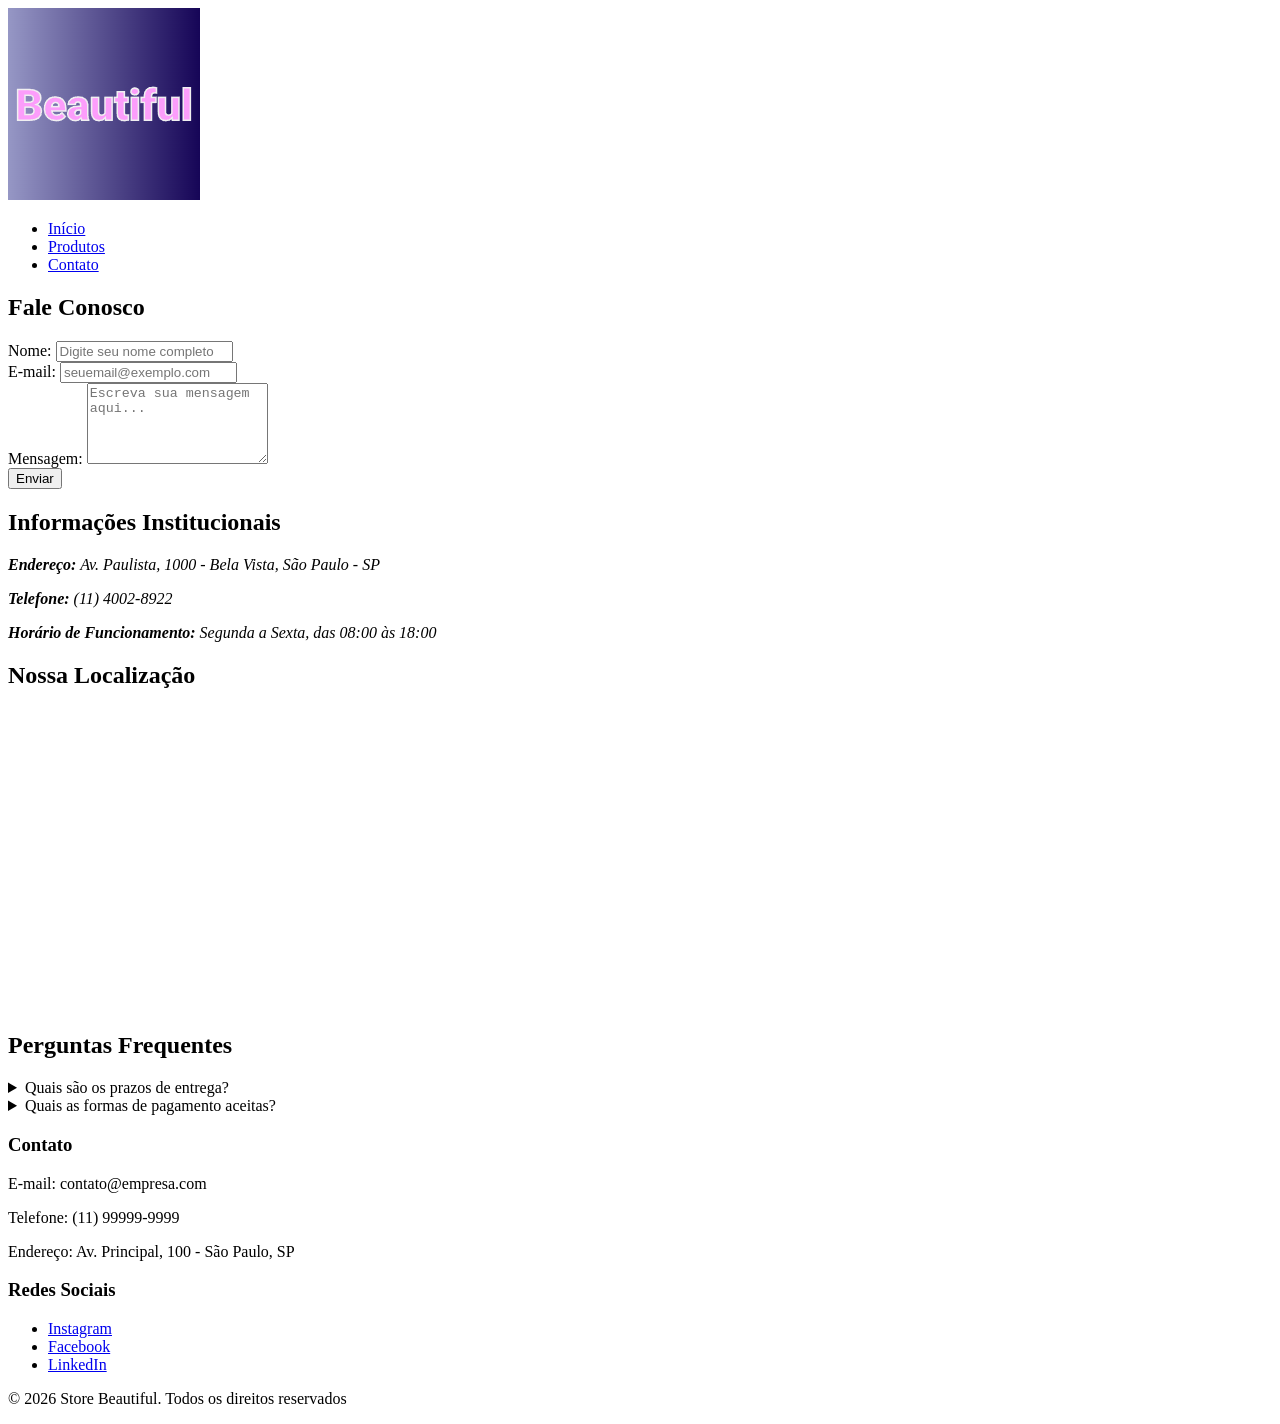
==== contato.html @ 34e8301e "feat: Inicialização do projeto Store Beautiful com estrutura HTML5 e recursos de favicon - Adicionad" ====
<!DOCTYPE html>
<html lang="pt-BR">

<head>
    <meta charset="UTF-8">
    <meta name="viewport" content="width=device-width, initial-scale=1.0">
    <title>Contato - Página Oficial</title>

    <link rel="icon" type="image/x-icon" href="./assets/images/favicon/favicon.ico">

</head>

<body>

    <!-- Cabeçalho -->
    <header>
        <a href="#">
            <img src="./assets/images/favicon/web-app-manifest-192x192.png" alt="Logotipo da Empresa">
        </a>
        <nav>
            <ul>
                <li><a href="index.html">Início</a></li>
                <li><a href="produtos.html">Produtos</a></li>
                <li><a href="contato.html">Contato</a></li>
            </ul>
        </nav>
    </header>

    <main>
        <!-- Formulário de Contato -->
        <section class="formulario-secao">
            <h1>Fale Conosco</h1>
            <form action="#" method="post">
                <div>
                    <label for="nome">Nome:</label>
                    <input type="text" id="nome" name="nome" placeholder="Digite seu nome completo" required>
                </div>

                <div>
                    <label for="email">E-mail:</label>
                    <input type="email" id="email" name="email" placeholder="seuemail@exemplo.com" required>
                </div>

                <div>
                    <label for="mensagem">Mensagem:</label>
                    <textarea id="mensagem" name="mensagem" rows="5" placeholder="Escreva sua mensagem aqui..."
                        required></textarea>
                </div>

                <button type="submit">Enviar</button>
            </form>
        </section>

        <!-- Informações Institucionais -->
        <section class="informacoes-institucionais">
            <h2>Informações Institucionais</h2>
            <address>
                <p><strong>Endereço:</strong> Av. Paulista, 1000 - Bela Vista, São Paulo - SP</p>
                <p><strong>Telefone:</strong> (11) 4002-8922</p>
                <p><strong>Horário de Funcionamento:</strong> Segunda a Sexta, das 08:00 às 18:00</p>
            </address>
        </section>

        <!-- Localização -->
        <section class="localizacao">
            <h2>Nossa Localização</h2>
            <iframe
                src="https://www.google.com/maps/embed?pb=!1m18!1m12!1m3!1d3657.197587023847!2d-46.6586720237592!3d-23.56134956163339!2m3!1f0!0f0!3f0!3m2!1i1024!2i768!4f13.1!3m3!1m2!1s0x94ce59c8da0aa315%3A0xd59f9431f0d97768!2sAv.%20Paulista%20-%20Bela%20Vista%2C%20S%C3%A3o%20Paulo%20-%20SP!5e0!3m2!1spt-BR!2sbr!4v1700000000000!5m2!1spt-BR!2sbr"
                width="100%" height="300" style="border:0;" allowfullscreen="" loading="lazy"
                referrerpolicy="no-referrer-when-downgrade">
            </iframe>
        </section>
        <section id="faq" aria-labelledby="titulo-faq">
            <h2 id="titulo-faq">Perguntas Frequentes</h2>

            <details>
                <summary>Quais são os prazos de entrega?</summary>
                <p>Os prazos variam de 3 a 7 dias úteis dependendo da sua localização.</p>
            </details>

            <details>
                <summary>Quais as formas de pagamento aceitas?</summary>
                <p>Aceitamos cartão de crédito, Pix e boleto bancário.</p>
            </details>
        </section>


    </main>

    <!-- 5. Rodapé -->
    <footer id="contato">
        <div>
            <h3>Contato</h3>
            <p>E-mail: contato@empresa.com</p>
            <p>Telefone: (11) 99999-9999</p>
            <p>Endereço: Av. Principal, 100 - São Paulo, SP</p>
        </div>

        <div>
            <h3>Redes Sociais</h3>
            <ul>
                <li><a href="#">Instagram</a></li>
                <li><a href="#">Facebook</a></li>
                <li><a href="#">LinkedIn</a></li>
            </ul>
        </div>

        <p>&copy; 2026 Store Beautiful. Todos os direitos reservados
    </footer>

</body>

</html>
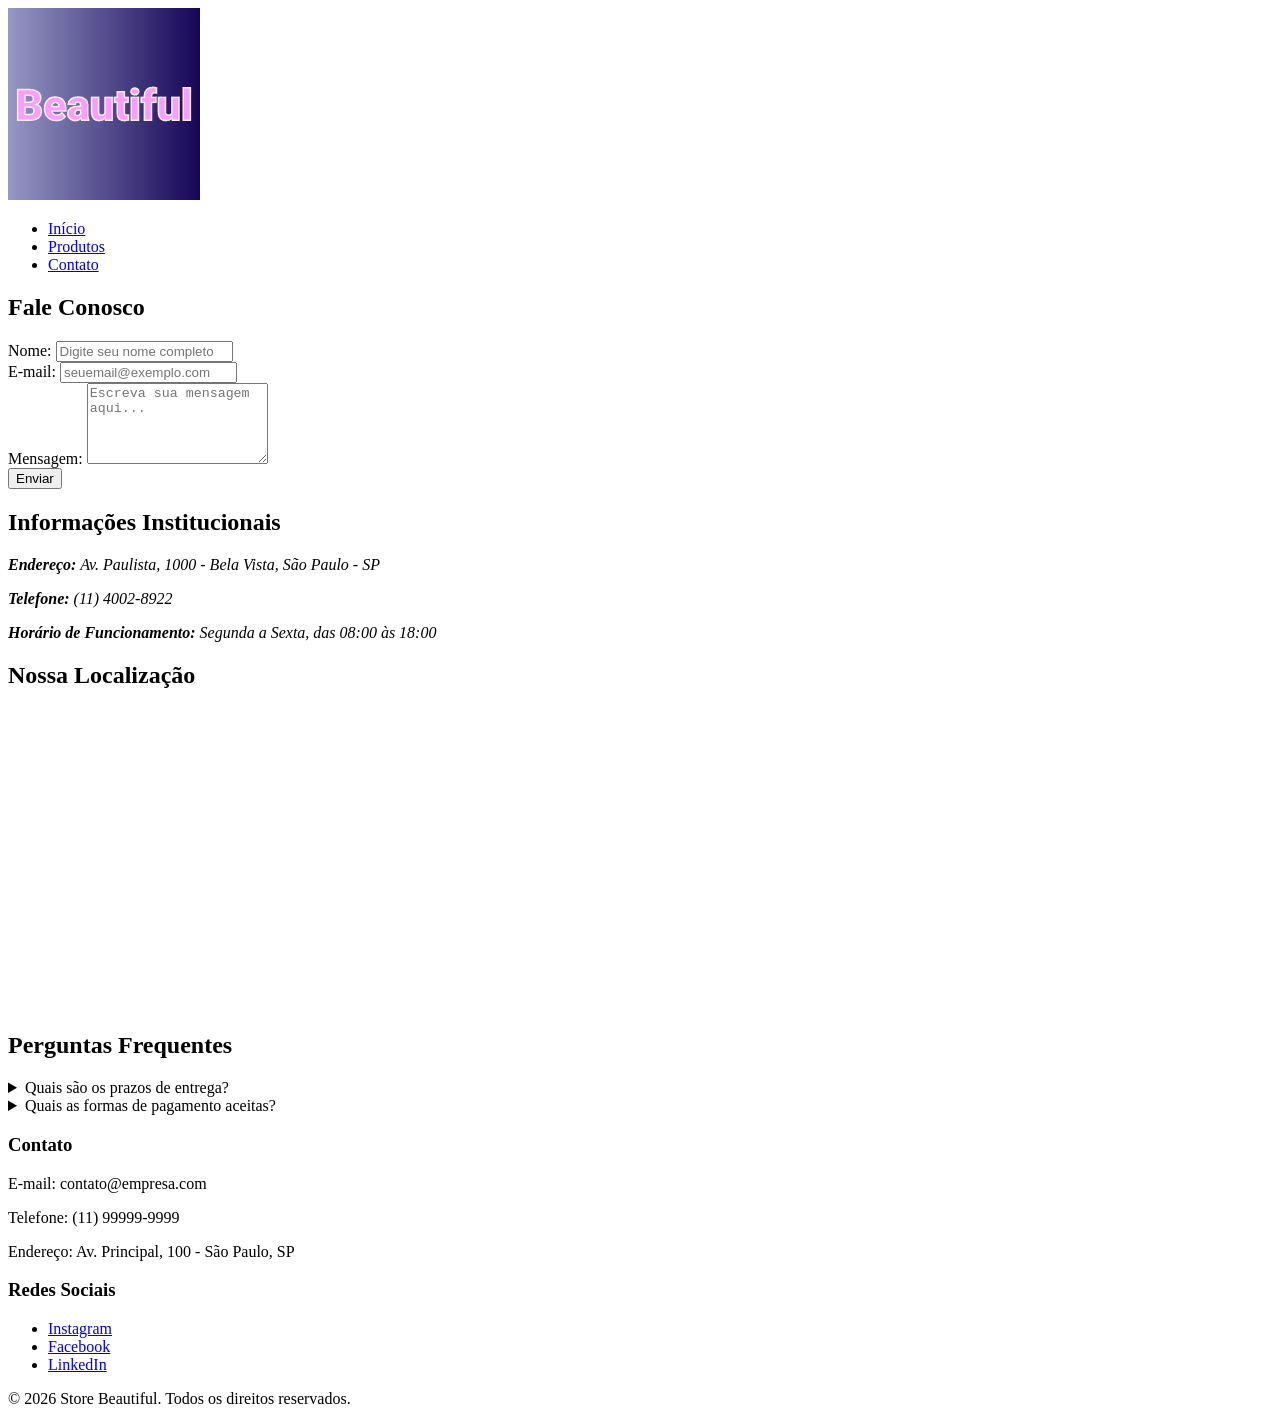
==== commit 3f9531c1: "melhorias no modal e corrigi pequenos bugs" ====
--- a/contato.html
+++ b/contato.html
@@ -105,7 +105,7 @@
             </ul>
         </div>
 
-        <p>&copy; 2026 Store Beautiful. Todos os direitos reservados
+        <p>&copy; 2026 Store Beautiful. Todos os direitos reservados.</p>
     </footer>
 
 </body>
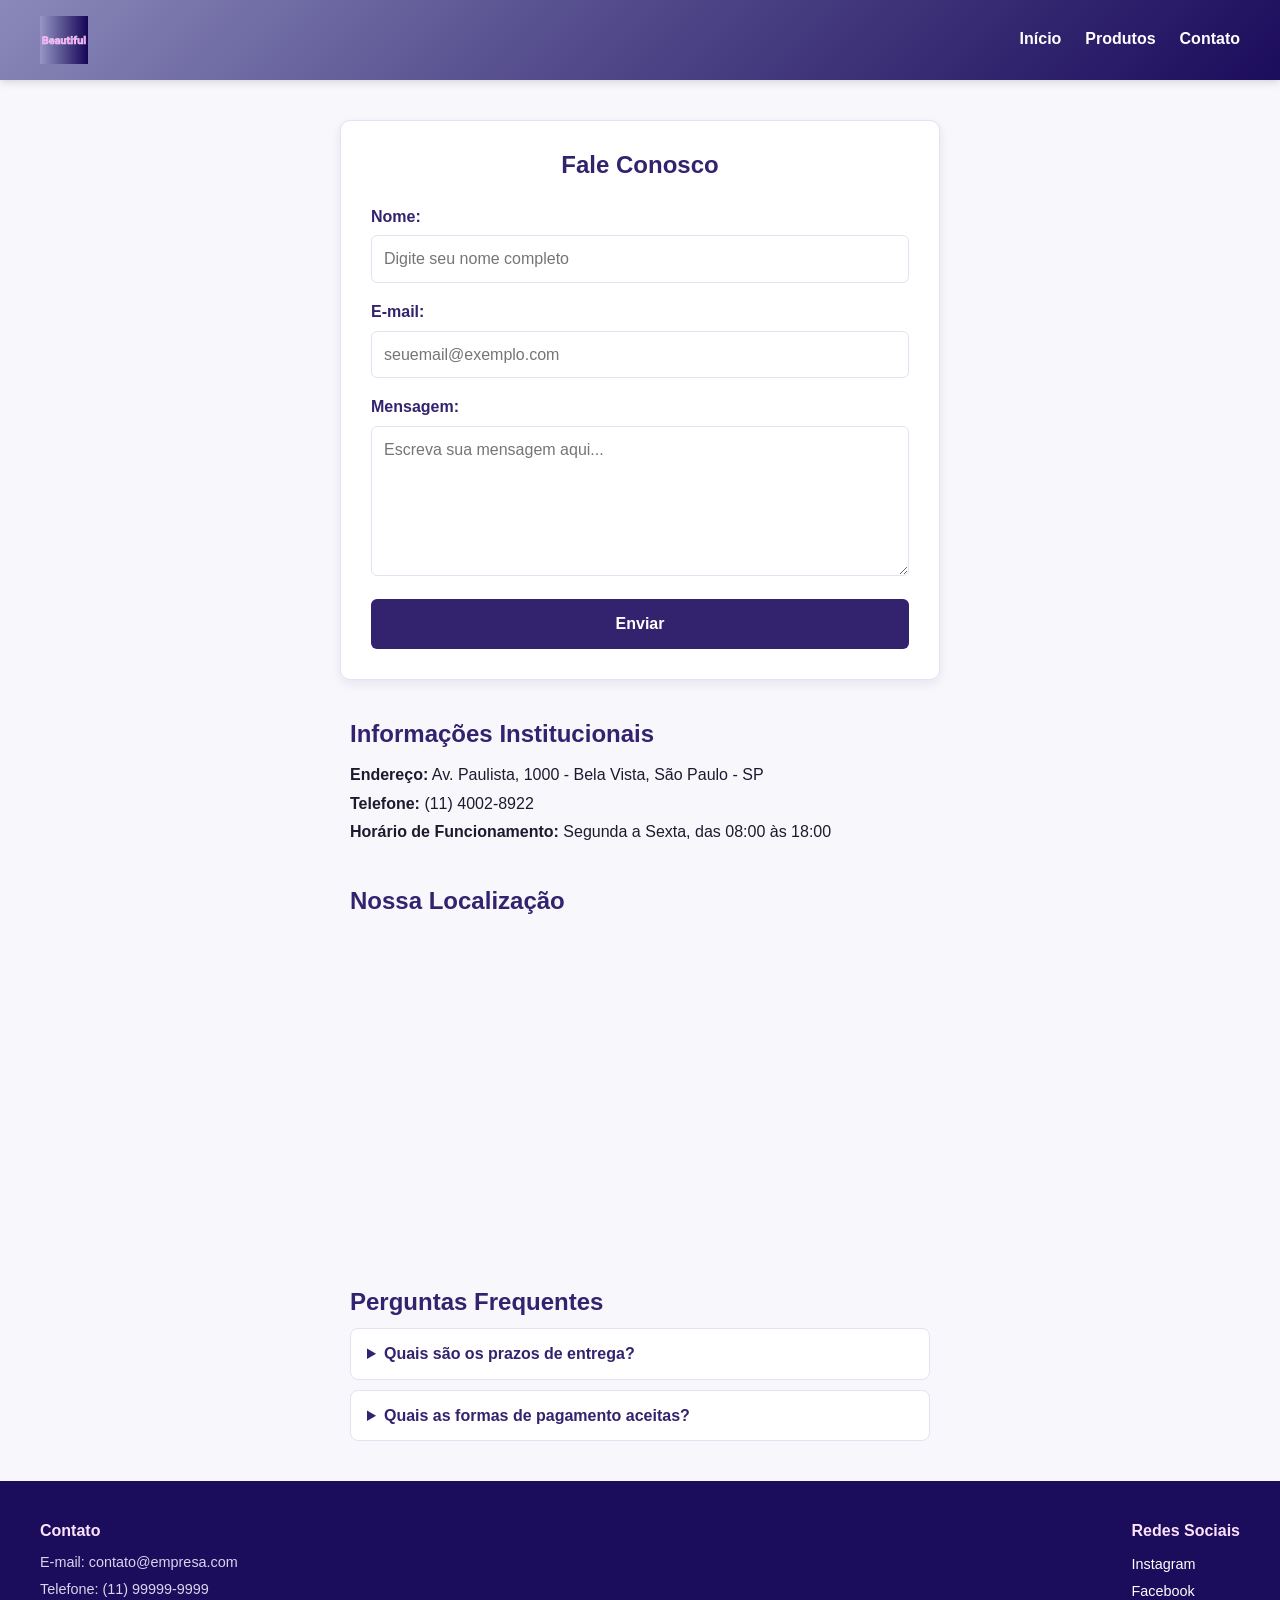
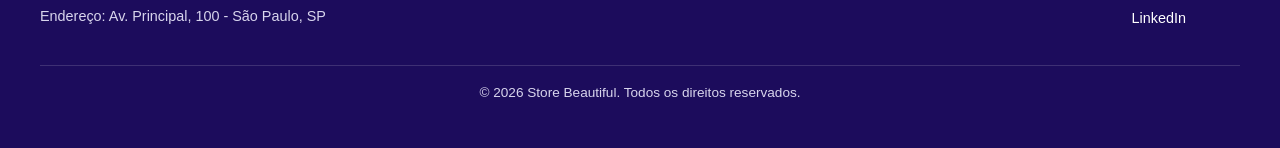
==== commit 99028a3d: "Criado o CSS - style externo e adicionado o link do meu linkdin" ====
--- a/contato.html
+++ b/contato.html
@@ -5,9 +5,8 @@
     <meta charset="UTF-8">
     <meta name="viewport" content="width=device-width, initial-scale=1.0">
     <title>Contato - Página Oficial</title>
-
     <link rel="icon" type="image/x-icon" href="./assets/images/favicon/favicon.ico">
-
+    <link rel="stylesheet" href="assets/css/style.css">
 </head>
 
 <body>
@@ -101,7 +100,7 @@
             <ul>
                 <li><a href="#">Instagram</a></li>
                 <li><a href="#">Facebook</a></li>
-                <li><a href="#">LinkedIn</a></li>
+                <li><a href="https://linkedin.com/in/jonatas-ferreira-011aa526">LinkedIn</a></li>
             </ul>
         </div>
 
--- a/assets/css/style.css
+++ b/assets/css/style.css
@@ -0,0 +1,709 @@
+/* ==========================================================================
+   ESTILO.CSS
+   Projeto: loja_cuidados / Store Beautiful
+   Aplica-se a: index.html, produtos.html, contato.html
+   ========================================================================== */
+
+/* --------------------------------------------------------------------------
+   0. RESET MODERNO & CONFIGURAÇÕES BASE
+   Garante comportamento consistente entre navegadores diferentes.
+   -------------------------------------------------------------------------- */
+
+/* Box sizing universal: inclui bordas e paddings no cálculo de largura/altura */
+*,
+*::before,
+*::after {
+  box-sizing: border-box;
+}
+
+/* Zerando margens e paddings padrão */
+* {
+  margin: 0;
+  padding: 0;
+}
+
+/* Comportamento padrão: rolagem suave para todos os usuários */
+html {
+  scroll-behavior: smooth;
+}
+
+/* Acessibilidade: cancela a animação se o usuário ativou "Reduzir Movimento" no sistema */
+@media (prefers-reduced-motion: reduce) {
+  html {
+    scroll-behavior: auto;
+  }
+}
+
+/* Configurações fundamentais do Corpo */
+body {
+  min-height: 100dvh; /* dvh evita que a barra do navegador mobile corte a página */
+  font-family: "Segoe UI", Arial, Helvetica, sans-serif;
+  font-size: 1rem; /* 16px por padrão */
+  line-height: 1.6;
+  color: var(--cor-texto);
+  background-color: var(--cor-fundo);
+
+  /* 
+   * Suavização de fontes no ecossistema Apple (macOS e iOS).
+   * Força a renderização por escala de cinza, reduzindo o peso visual
+   * das fontes e prevenindo borrões em textos claros sobre fundos escuros.
+   */
+  -webkit-font-smoothing: antialiased;
+  -moz-osx-font-smoothing: grayscale;
+}
+
+/* Responsividade de mídias: impede que imagens estourem o container */
+img,
+picture,
+video,
+canvas,
+svg {
+  display: block;
+  max-width: 100%;
+  height: auto;
+}
+
+/* Padronização de elementos de entrada com a fonte da página */
+input,
+button,
+textarea,
+select {
+  font: inherit;
+}
+
+/* Evita que textos muito longos quebrem o layout */
+p,
+h1,
+h2,
+h3,
+h4,
+h5,
+h6 {
+  overflow-wrap: break-word;
+}
+
+/* ==========================================================================
+   1. VARIÁVEIS GLOBAIS (DESIGN SYSTEM & PALETA DA MARCA)
+   ========================================================================== */
+:root {
+  /* --- Primary Color (Roxo / Índigo Profundo do Ícone) --- */
+  --cor-primaria-100: #d8d5ed;
+  --cor-primaria-200: #a9a2d6;
+  --cor-primaria: #33236e; /* Tom base corporativo */
+  --cor-primaria-800: #20134a;
+  --cor-primaria-900: #1c0c5c; /* Tom mais escuro do gradiente */
+
+  /* --- Secondary Color #1 (Destaque / Ações / Rosa Magenta "Beautiful") --- */
+  --cor-destaque-100: #fde2fc;
+  --cor-destaque-200: #f89df1;
+  --cor-destaque: #d63bbd; /* Tom base de botões, links e chamadas de ação */
+  --cor-destaque-800: #9c1f88;
+  --cor-destaque-900: #630c56;
+
+  /* --- Secondary Color #2 (Apoio / Lavandas e Violetas do Ícone) --- */
+  --cor-secundaria-100: #e4e2f2; /* Usado em bordas e divisores */
+  --cor-secundaria-200: #b5b1d9;
+  --cor-secundaria: #8a89ba; /* Tom claro da parte superior do ícone */
+  --cor-secundaria-800: #544c8c;
+  --cor-secundaria-900: #2a2257;
+
+  /* --- Neutros e Interface --- */
+  --cor-fundo: #f8f7fc; /* Fundo suave com leve toque frio/lavanda */
+  --cor-superficie: #ffffff;
+  --cor-texto: #1d1a2e; /* Escuro profundo sintonizado com a paleta */
+  --cor-texto-suave: #53506b;
+  --cor-texto-claro: #ffffff;
+  --cor-borda: var(--cor-secundaria-100);
+
+  /* --- Alertas e Feedback Semântico --- */
+  --cor-sucesso: #2e7d32;
+  --cor-sucesso-fundo: #e8f5e9;
+  --cor-aviso: #ed6c02;
+  --cor-aviso-fundo: #fff4e5;
+  --cor-erro: #c62828;
+  --cor-erro-fundo: #ffebee;
+  --cor-info: #0288d1;
+  --cor-info-fundo: #e3f2fd;
+
+  /* --- Efeitos Visuais (Sombras com sub-tom arroxeado) --- */
+  --sombra-card: 0 4px 12px rgba(28, 12, 92, 0.08);
+  --sombra-hover: 0 8px 20px rgba(28, 12, 92, 0.16);
+  --transicao-padrao: 0.2s ease;
+
+  /* --- Gradiente do Ícone (Conectado dinamicamente às variáveis acima) --- */
+  --gradiente-inicio: var(--cor-secundaria);
+  --gradiente-meio: var(--cor-secundaria-800);
+  --gradiente-fim: var(--cor-primaria-900);
+
+  /* Atalho reutilizável para o gradiente completo */
+  --bg-gradiente-icone: linear-gradient(
+    135deg,
+    var(--gradiente-inicio) 0%,
+    var(--gradiente-meio) 45%,
+    var(--gradiente-fim) 100%
+  );
+}
+
+/* --------------------------------------------------------------------------
+   2. TIPOGRAFIA E ESTRUTURA GERAL
+   -------------------------------------------------------------------------- */
+h1,
+h2,
+h3 {
+  color: var(--cor-primaria);
+  margin-bottom: 0.75rem;
+  line-height: 1.2;
+}
+
+/* Container centralizador principal */
+main {
+  max-width: 1100px;
+  margin: 0 auto;
+  padding: 0 20px;
+}
+
+/* --------------------------------------------------------------------------
+   3. HEADER E NAVEGAÇÃO
+   -------------------------------------------------------------------------- */
+header {
+  display: flex;
+  justify-content: space-between;
+  align-items: center;
+  background: var(--bg-gradiente-icone);
+  padding: 16px 40px;
+  flex-wrap: wrap;
+  gap: 16px;
+  box-shadow: 0 2px 8px rgba(0, 0, 0, 0.15);
+}
+
+header a {
+  display: flex;
+  align-items: center;
+  text-decoration: none;
+}
+
+header img {
+  max-height: 48px;
+  width: auto;
+}
+
+nav ul {
+  display: flex;
+  list-style: none;
+  gap: 24px;
+  flex-wrap: wrap;
+}
+
+nav a {
+  color: var(--cor-texto-claro);
+  text-decoration: none;
+  font-weight: 600;
+  padding: 4px 0;
+  border-bottom: 2px solid transparent;
+  transition:
+    color var(--transicao-padrao),
+    border-color var(--transicao-padrao);
+}
+
+/* Efeito hover e foco acessível no menu com indicador inferior */
+nav a:hover,
+nav a:focus-visible {
+  color: var(--cor-destaque-100);
+  border-bottom-color: var(--cor-destaque-100);
+  outline: none;
+}
+
+/* --------------------------------------------------------------------------
+   4. SEÇÃO HERO / "INÍCIO" E "SOBRE NÓS" (index.html)
+   -------------------------------------------------------------------------- */
+#inicio {
+  text-align: center;
+  background: var(
+    --bg-gradiente-icone
+  ); /* Aplicação do gradiente para destaque */
+  color: var(--cor-texto-claro);
+  padding: 60px 20px;
+  margin: 30px 0 40px;
+  border-radius: 12px;
+  box-shadow: var(--sombra-card);
+}
+
+#inicio h1 {
+  color: var(--cor-texto-claro);
+  font-size: 2.2rem;
+}
+
+#inicio p {
+  max-width: 600px;
+  margin: 16px auto 24px;
+  color: var(--cor-primaria-100);
+}
+
+#inicio a {
+  display: inline-block;
+  background-color: var(--cor-destaque);
+  color: var(--cor-texto-claro);
+  text-decoration: none;
+  font-weight: 600;
+  padding: 12px 28px;
+  border-radius: 6px;
+  transition:
+    background-color var(--transicao-padrao),
+    transform var(--transicao-padrao),
+    box-shadow var(--transicao-padrao);
+}
+
+#inicio a:hover {
+  background-color: var(--cor-destaque-800);
+  transform: translateY(-2px);
+  box-shadow: 0 4px 12px rgba(214, 59, 189, 0.3);
+}
+
+#inicio a:focus-visible {
+  outline: 3px solid var(--cor-destaque-100);
+  outline-offset: 3px;
+}
+
+#inicio a:active {
+  transform: translateY(0);
+}
+
+#sobre {
+  padding: 20px 0 40px;
+}
+
+/* Espaçamento do subtítulo "Nossos Valores" */
+#sobre h3 {
+  margin-top: 24px;
+  margin-bottom: 16px;
+}
+
+#sobre ul {
+  list-style: none;
+  margin-top: 16px;
+}
+
+#sobre li {
+  padding: 10px 0;
+  border-bottom: 1px solid var(--cor-borda);
+}
+
+#sobre li strong {
+  color: var(--cor-destaque);
+}
+
+/* --------------------------------------------------------------------------
+   5. CARDS DE PRODUTO (index.html e produtos.html)
+   -------------------------------------------------------------------------- */
+
+/* '>' seleciona filhos diretos de <main>; '^=' busca IDs que começam com "Produto" */
+#produtos,
+main > section[id^="Produto"] {
+  padding: 20px 0 50px;
+  display: flex;
+  flex-wrap: wrap;
+  gap: 24px;
+  justify-content: center;
+}
+
+/* O título dentro de uma section flexível ocupa 100% da linha */
+#produtos > h2,
+section[id^="Produto"] > h2 {
+  flex-basis: 100%;
+  text-align: center;
+  margin-bottom: 20px;
+}
+
+/* Card individual */
+article {
+  background-color: var(--cor-superficie);
+  border: 1px solid var(--cor-borda);
+  border-radius: 10px;
+  padding: 16px;
+  max-width: 280px;
+  width: 100%;
+  text-align: center;
+  box-shadow: var(--sombra-card);
+  display: flex;
+  flex-direction: column;
+  transition:
+    transform var(--transicao-padrao),
+    box-shadow var(--transicao-padrao);
+}
+
+article:hover {
+  transform: translateY(-4px);
+  box-shadow: var(--sombra-hover);
+}
+
+article img {
+  width: 100%;
+  aspect-ratio: 4 / 3;
+  object-fit: cover;
+  border-radius: 6px;
+}
+
+article h3 {
+  margin: 12px 0 6px;
+  font-size: 1.1rem;
+}
+
+article figcaption {
+  color: var(--cor-texto-suave);
+  font-size: 0.9rem;
+  flex-grow: 1; /* Garante que os botões fiquem alinhados no rodapé do card */
+}
+
+article p {
+  font-weight: 700;
+  color: var(--cor-destaque);
+  margin: 12px 0;
+  font-size: 1.1rem;
+}
+
+/* Botões de Ação do Card */
+article a,
+article button {
+  display: inline-block;
+  background-color: var(--cor-primaria);
+  color: var(--cor-texto-claro);
+  text-decoration: none;
+  border: none;
+  font-size: 0.95rem;
+  font-weight: 600;
+  padding: 10px 18px;
+  border-radius: 6px;
+  cursor: pointer;
+  margin-top: auto;
+  transition:
+    background-color var(--transicao-padrao),
+    transform var(--transicao-padrao);
+}
+
+article a:hover,
+article button:hover {
+  background-color: var(--cor-primaria-800);
+}
+
+article a:focus-visible,
+article button:focus-visible {
+  outline: 3px solid var(--cor-destaque);
+  outline-offset: 2px;
+}
+
+article a:active,
+article button:active {
+  transform: scale(0.98);
+}
+
+/* --------------------------------------------------------------------------
+   6. MODAL DIALOG "EM CONSTRUÇÃO" (produtos.html)
+   -------------------------------------------------------------------------- */
+dialog#meuModal {
+  border: none;
+  border-radius: 10px;
+  padding: 30px;
+  max-width: 380px;
+  width: 90%;
+  margin: auto;
+  text-align: center;
+  box-shadow: 0 8px 24px rgba(28, 12, 92, 0.25);
+  background-color: var(--cor-superficie);
+}
+
+/* Animação suave para abertura do modal */
+dialog#meuModal[open] {
+  animation: modalFadeIn 0.25s ease-out;
+}
+
+@keyframes modalFadeIn {
+  from {
+    opacity: 0;
+    transform: scale(0.95);
+  }
+  to {
+    opacity: 1;
+    transform: scale(1);
+  }
+}
+
+dialog#meuModal::backdrop {
+  background-color: rgba(28, 12, 92, 0.6);
+  backdrop-filter: blur(3px);
+}
+
+dialog#meuModal p {
+  margin: 12px 0 20px;
+  color: var(--cor-texto-suave);
+}
+
+dialog#meuModal button {
+  background-color: var(--cor-primaria);
+  color: var(--cor-texto-claro);
+  border: none;
+  padding: 10px 24px;
+  border-radius: 6px;
+  cursor: pointer;
+  font-weight: 600;
+  transition: background-color var(--transicao-padrao);
+}
+
+dialog#meuModal button:hover {
+  background-color: var(--cor-primaria-800);
+}
+
+dialog#meuModal button:focus-visible {
+  outline: 3px solid var(--cor-destaque);
+  outline-offset: 2px;
+}
+
+/* --------------------------------------------------------------------------
+   7. FORMULÁRIO DE CONTATO, ALERTAS E FAQ (contato.html)
+   -------------------------------------------------------------------------- */
+.formulario-secao {
+  max-width: 600px;
+  margin: 40px auto;
+  padding: 30px;
+  background-color: var(--cor-superficie);
+  border: 1px solid var(--cor-borda);
+  border-radius: 10px;
+  box-shadow: var(--sombra-card);
+}
+
+.formulario-secao h1 {
+  text-align: center;
+  margin-bottom: 24px;
+}
+
+.formulario-secao form div {
+  margin-bottom: 16px;
+}
+
+.formulario-secao label {
+  display: block;
+  font-weight: 600;
+  margin-bottom: 6px;
+  color: var(--cor-primaria);
+}
+
+.formulario-secao input,
+.formulario-secao textarea {
+  width: 100%;
+  padding: 10px 12px;
+  border: 1px solid var(--cor-borda);
+  border-radius: 6px;
+  font-size: 1rem;
+  color: var(--cor-texto);
+  background-color: var(--cor-superficie);
+  transition:
+    border-color var(--transicao-padrao),
+    box-shadow var(--transicao-padrao);
+}
+
+/* Foco amigável em inputs com realce na cor de destaque da paleta (#d63bbd) */
+.formulario-secao input:focus,
+.formulario-secao textarea:focus {
+  outline: none;
+  border-color: var(--cor-destaque);
+  box-shadow: 0 0 0 3px rgba(214, 59, 189, 0.25);
+}
+
+.formulario-secao button {
+  width: 100%;
+  background-color: var(--cor-primaria);
+  color: var(--cor-texto-claro);
+  border: none;
+  padding: 12px;
+  border-radius: 6px;
+  font-size: 1rem;
+  font-weight: 600;
+  cursor: pointer;
+  transition: background-color var(--transicao-padrao);
+}
+
+.formulario-secao button:hover {
+  background-color: var(--cor-primaria-800);
+}
+
+.formulario-secao button:focus-visible {
+  outline: 3px solid var(--cor-destaque);
+  outline-offset: 2px;
+}
+
+.formulario-secao button:active {
+  transform: scale(0.99);
+}
+
+/* COMPONENTES DE ALERTA (Para respostas de envio de formulário) */
+.alerta {
+  padding: 12px 16px;
+  border-radius: 6px;
+  margin-bottom: 16px;
+  font-size: 0.95rem;
+  border: 1px solid transparent;
+}
+
+.alerta-sucesso {
+  background-color: var(--cor-sucesso-fundo);
+  color: var(--cor-sucesso);
+  border-color: var(--cor-sucesso);
+}
+
+.alerta-aviso {
+  background-color: var(--cor-aviso-fundo);
+  color: var(--cor-aviso);
+  border-color: var(--cor-aviso);
+}
+
+.alerta-erro {
+  background-color: var(--cor-erro-fundo);
+  color: var(--cor-erro);
+  border-color: var(--cor-erro);
+}
+
+.alerta-info {
+  background-color: var(--cor-info-fundo);
+  color: var(--cor-info);
+  border-color: var(--cor-info);
+}
+
+/* Informações Institucionais e Localização */
+.informacoes-institucionais,
+.localizacao,
+#faq {
+  max-width: 600px;
+  margin: 0 auto 40px;
+  padding: 0 10px;
+}
+
+.informacoes-institucionais address {
+  font-style: normal;
+  line-height: 1.8;
+}
+
+.localizacao iframe {
+  width: 100%;
+  border-radius: 10px;
+  margin-top: 12px;
+  border: 0;
+}
+
+/* Sanfona FAQ (details e summary) */
+#faq details {
+  background-color: var(--cor-superficie);
+  border: 1px solid var(--cor-borda);
+  border-radius: 8px;
+  padding: 12px 16px;
+  margin-bottom: 10px;
+  transition: border-color var(--transicao-padrao);
+}
+
+#faq details[open] {
+  border-color: var(--cor-secundaria);
+}
+
+#faq summary {
+  font-weight: 600;
+  cursor: pointer;
+  color: var(--cor-primaria);
+}
+
+#faq summary:focus-visible {
+  outline: 2px solid var(--cor-destaque);
+  outline-offset: 4px;
+}
+
+#faq p {
+  margin-top: 10px;
+  color: var(--cor-texto-suave);
+}
+
+/* --------------------------------------------------------------------------
+   8. RODAPÉ (FOOTER)
+   -------------------------------------------------------------------------- */
+footer#contato {
+  display: flex;
+  justify-content: space-between;
+  flex-wrap: wrap;
+  gap: 24px;
+  background-color: var(
+    --cor-primaria-900
+  ); /* Tom roxo escuro de encerramento */
+  color: var(--cor-texto-claro);
+  padding: 40px;
+  margin-top: 40px;
+}
+
+footer#contato h3 {
+  color: var(
+    --cor-destaque-100
+  ); /* Alto contraste e destaque sobre o fundo escuro */
+  font-size: 1rem;
+  margin-bottom: 10px;
+}
+
+footer#contato p {
+  color: var(--cor-primaria-100);
+  font-size: 0.9rem;
+  margin-bottom: 4px;
+}
+
+footer#contato ul {
+  list-style: none;
+}
+
+footer#contato ul li a {
+  color: var(--cor-texto-claro);
+  text-decoration: none;
+  font-size: 0.9rem;
+  line-height: 1.9;
+  transition: color var(--transicao-padrao);
+}
+
+footer#contato ul li a:hover,
+footer#contato ul li a:focus-visible {
+  color: var(--cor-destaque-100);
+  outline: none;
+}
+
+/* Linha de Copyright */
+footer#contato > p {
+  width: 100%;
+  text-align: center;
+  border-top: 1px solid rgba(255, 255, 255, 0.15);
+  padding-top: 16px;
+  margin-top: 8px;
+  font-size: 0.85rem;
+  color: var(--cor-primaria-100);
+}
+
+/* --------------------------------------------------------------------------
+   9. RESPONSIVIDADE (MEDIA QUERIES)
+   Ajustes adaptativos para dispositivos móveis e tablets.
+   -------------------------------------------------------------------------- */
+@media (max-width: 700px) {
+  header {
+    flex-direction: column;
+    text-align: center;
+    padding: 20px;
+  }
+
+  nav ul {
+    justify-content: center;
+    gap: 16px;
+  }
+
+  #inicio {
+    padding: 40px 15px;
+  }
+
+  .formulario-secao {
+    padding: 20px 15px;
+  }
+
+  footer#contato {
+    flex-direction: column;
+    text-align: center;
+    padding: 30px 20px;
+  }
+}
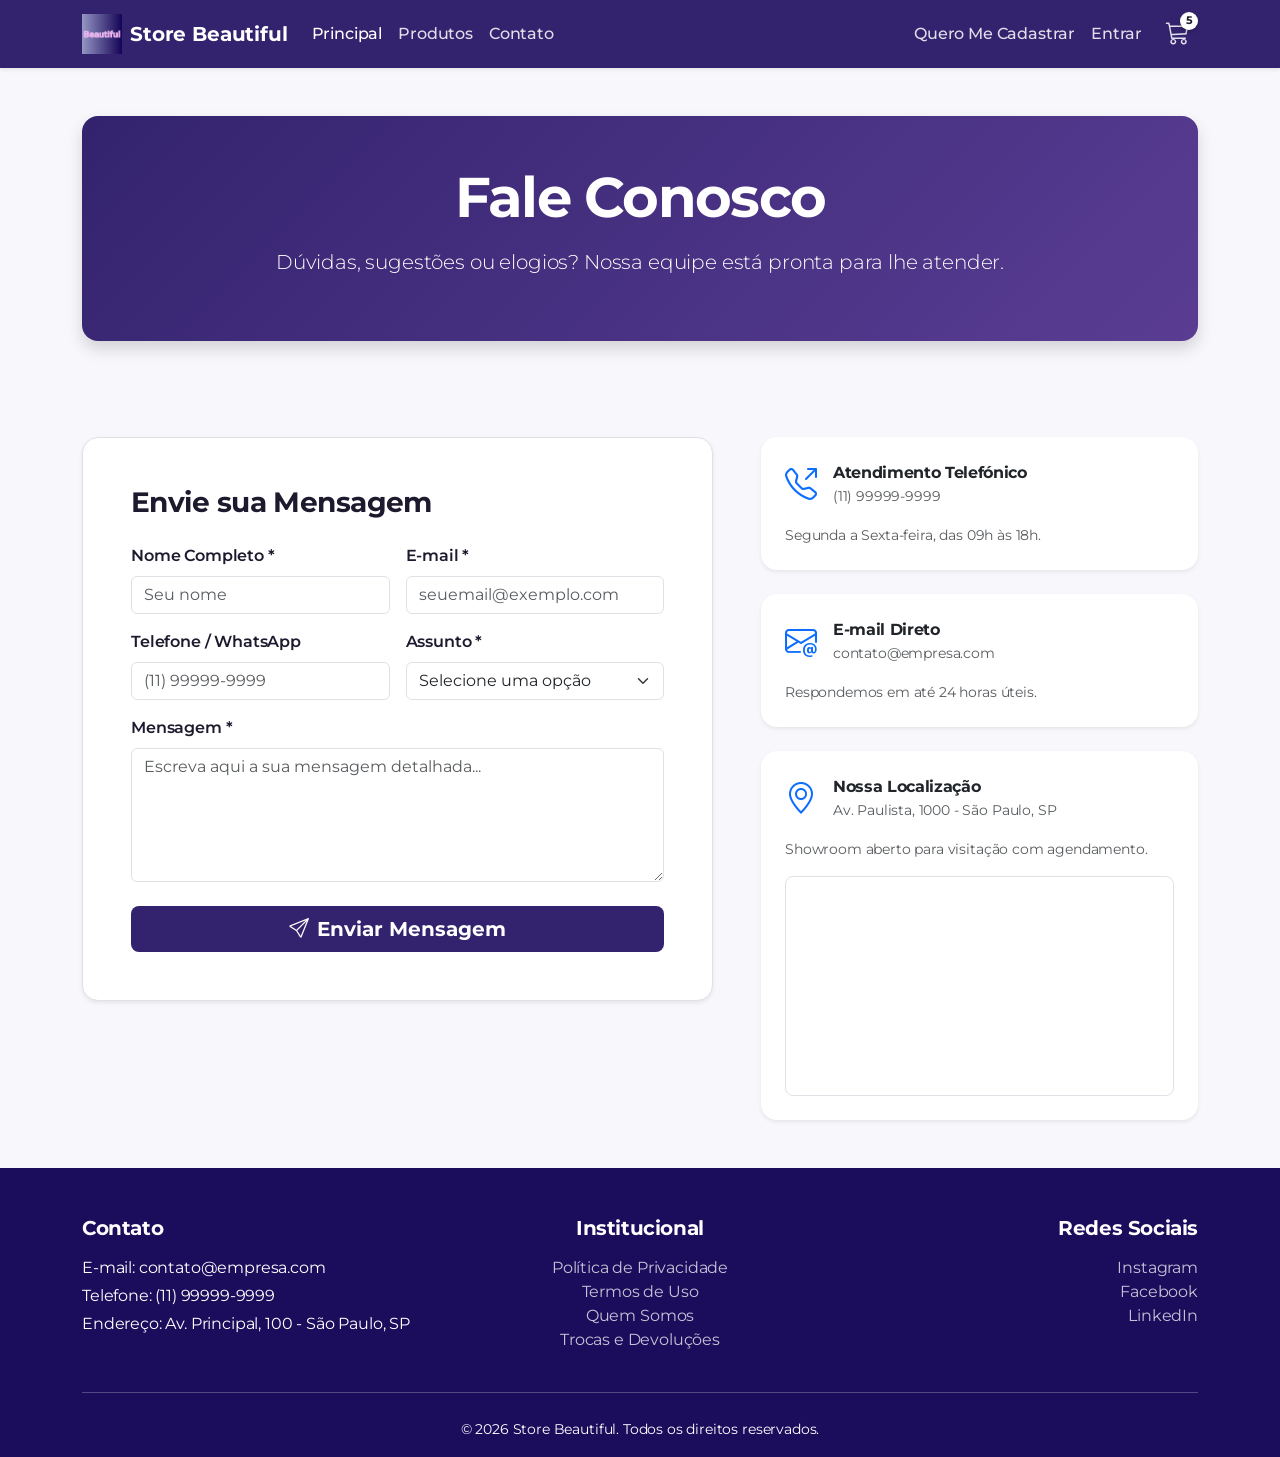
==== commit 19d41e22: "Adicionando o Bootstrap5" ====
--- a/contato.html
+++ b/contato.html
@@ -4,109 +4,231 @@
 <head>
     <meta charset="UTF-8">
     <meta name="viewport" content="width=device-width, initial-scale=1.0">
-    <title>Contato - Página Oficial</title>
+    <title>Store Beautiful - Início</title>
     <link rel="icon" type="image/x-icon" href="./assets/images/favicon/favicon.ico">
+    <!-- Bootstrap 5 CSS -->
+    <link href="https://cdn.jsdelivr.net/npm/bootstrap@5.3.3/dist/css/bootstrap.min.css" rel="stylesheet">
+    <!-- Bootstrap Icons -->
+    <link rel="stylesheet" href="https://cdn.jsdelivr.net/npm/bootstrap-icons@1.11.3/font/bootstrap-icons.min.css">
+    <!-- CSS de Cores, Tipografia e Estilos Customizados -->
     <link rel="stylesheet" href="assets/css/style.css">
 </head>
 
 <body>
 
-    <!-- Cabeçalho -->
-    <header>
-        <a href="#">
-            <img src="./assets/images/favicon/web-app-manifest-192x192.png" alt="Logotipo da Empresa">
-        </a>
-        <nav>
-            <ul>
-                <li><a href="index.html">Início</a></li>
-                <li><a href="produtos.html">Produtos</a></li>
-                <li><a href="contato.html">Contato</a></li>
-            </ul>
-        </nav>
-    </header>
-
-    <main>
-        <!-- Formulário de Contato -->
-        <section class="formulario-secao">
-            <h1>Fale Conosco</h1>
-            <form action="#" method="post">
-                <div>
-                    <label for="nome">Nome:</label>
-                    <input type="text" id="nome" name="nome" placeholder="Digite seu nome completo" required>
-                </div>
-
-                <div>
-                    <label for="email">E-mail:</label>
-                    <input type="email" id="email" name="email" placeholder="seuemail@exemplo.com" required>
-                </div>
-
-                <div>
-                    <label for="mensagem">Mensagem:</label>
-                    <textarea id="mensagem" name="mensagem" rows="5" placeholder="Escreva sua mensagem aqui..."
-                        required></textarea>
-                </div>
-
-                <button type="submit">Enviar</button>
-            </form>
+    <!-- Navbar Bootstrap -->
+    <nav class="navbar navbar-expand-lg navbar-dark navbar-custom sticky-top shadow-sm">
+        <div class="container">
+            <!-- Logótipo e Nome da Loja -->
+            <a class="navbar-brand d-flex align-items-center" href="index.html">
+                <img src="./assets/images/favicon/web-app-manifest-192x192.png" alt="Logótipo da Empresa" height="40"
+                    class="me-2">
+                <span class="fw-bold text-white">Store Beautiful</span>
+            </a>
+
+            <!-- Botão Menu Mobile -->
+            <button class="navbar-toggler" type="button" data-bs-toggle="collapse" data-bs-target="#navbarMain"
+                aria-controls="navbarMain" aria-expanded="false" aria-label="Alternar navegação">
+                <span class="navbar-toggler-icon"></span>
+            </button>
+
+            <div class="collapse navbar-collapse" id="navbarMain">
+                <!-- Menu do Lado Esquerdo (com a guia Produtos) -->
+                <ul class="navbar-nav me-auto mb-2 mb-lg-0">
+                    <li class="nav-item">
+                        <a class="nav-link active" href="index.html">Principal</a>
+                    </li>
+                    <li class="nav-item">
+                        <a class="nav-link" href="produtos.html">Produtos</a>
+                    </li>
+                    <li class="nav-item">
+                        <a class="nav-link" href="contato.html">Contato</a>
+                    </li>
+                </ul>
+
+                <!-- Menu do Lado Direito -->
+                <ul class="navbar-nav ms-auto mb-2 mb-lg-0 align-items-lg-center">
+                    <li class="nav-item">
+                        <a class="nav-link" href="#">Quero Me Cadastrar</a>
+                    </li>
+                    <li class="nav-item">
+                        <a class="nav-link" href="#">Entrar</a>
+                    </li>
+                    <!-- Ícone do Carrinho com Badge perfeitamente colada -->
+                    <li class="nav-item ms-lg-2">
+                        <a class="nav-link d-inline-flex align-items-center" href="#" aria-label="Carrinho de Compras">
+                            <div class="cart-icon-wrapper">
+                                <i class="bi bi-cart3 fs-4"></i>
+                                <span class="cart-badge">5</span>
+                            </div>
+                        </a>
+                    </li>
+                </ul>
+            </div>
+        </div>
+    </nav>
+
+    <!-- Conteúdo Principal - Contato com Localização -->
+    <main class="container my-5">
+
+        <!-- Banner de Apresentação / Hero -->
+        <section class="hero-section text-center p-5 rounded-4 shadow mb-5">
+            <h1 class="display-4 fw-bold">Fale Conosco</h1>
+            <p class="lead my-3 fs-5">
+                Dúvidas, sugestões ou elogios? Nossa equipe está pronta para lhe atender.
+            </p>
         </section>
 
-        <!-- Informações Institucionais -->
-        <section class="informacoes-institucionais">
-            <h2>Informações Institucionais</h2>
-            <address>
-                <p><strong>Endereço:</strong> Av. Paulista, 1000 - Bela Vista, São Paulo - SP</p>
-                <p><strong>Telefone:</strong> (11) 4002-8922</p>
-                <p><strong>Horário de Funcionamento:</strong> Segunda a Sexta, das 08:00 às 18:00</p>
-            </address>
+        <section class="row g-5 my-3">
+            <!-- Formulário de Contato -->
+            <div class="col-lg-7">
+                <div class="bg-white p-4 p-md-5 rounded-4 shadow-sm border">
+                    <h2 class="h3 fw-bold mb-4">Envie sua Mensagem</h2>
+
+                    <form action="feedback.html" method="GET">
+                        <div class="row g-3">
+                            <div class="col-md-6">
+                                <label for="nome" class="form-label fw-semibold">Nome Completo *</label>
+                                <input type="text" class="form-control" id="nome" name="nome" placeholder="Seu nome"
+                                    required>
+                            </div>
+                            <div class="col-md-6">
+                                <label for="email" class="form-label fw-semibold">E-mail *</label>
+                                <input type="email" class="form-control" id="email" name="email"
+                                    placeholder="seuemail@exemplo.com" required>
+                            </div>
+                            <div class="col-md-6">
+                                <label for="telefone" class="form-label fw-semibold">Telefone / WhatsApp</label>
+                                <input type="tel" class="form-control" id="telefone" name="telefone"
+                                    placeholder="(11) 99999-9999">
+                            </div>
+                            <div class="col-md-6">
+                                <label for="assunto" class="form-label fw-semibold">Assunto *</label>
+                                <select class="form-select" id="assunto" name="assunto" required>
+                                    <option value="" selected disabled>Selecione uma opção</option>
+                                    <option value="duvidas">Dúvidas sobre Produtos</option>
+                                    <option value="pedidos">Status do Pedido</option>
+                                    <option value="trocas">Trocas e Devoluções</option>
+                                    <option value="parcerias">Parcerias</option>
+                                    <option value="outro">Outro Assunto</option>
+                                </select>
+                            </div>
+                            <div class="col-12">
+                                <label for="mensagem" class="form-label fw-semibold">Mensagem *</label>
+                                <textarea class="form-control" id="mensagem" name="mensagem" rows="5"
+                                    placeholder="Escreva aqui a sua mensagem detalhada..." required></textarea>
+                            </div>
+                            <div class="col-12 mt-4">
+                                <button type="submit" class="btn btn-brand-primary btn-lg w-100 fw-bold">
+                                    <i class="bi bi-send me-2"></i>Enviar Mensagem
+                                </button>
+                            </div>
+                        </div>
+                    </form>
+                </div>
+            </div>
+
+            <!-- Cartões de Informações e Mapa do Google -->
+            <div class="col-lg-5">
+                <div class="d-flex flex-column gap-4">
+
+                    <div class="card border-0 shadow-sm p-4 rounded-4">
+                        <div class="d-flex align-items-center mb-3">
+                            <div class="fs-2 text-primary me-3">
+                                <i class="bi bi-telephone-outbound"></i>
+                            </div>
+                            <div>
+                                <h3 class="h6 fw-bold mb-1">Atendimento Telefónico</h3>
+                                <p class="text-muted small mb-0">(11) 99999-9999</p>
+                            </div>
+                        </div>
+                        <p class="text-muted small mb-0">Segunda a Sexta-feira, das 09h às 18h.</p>
+                    </div>
+
+                    <div class="card border-0 shadow-sm p-4 rounded-4">
+                        <div class="d-flex align-items-center mb-3">
+                            <div class="fs-2 text-primary me-3">
+                                <i class="bi bi-envelope-at"></i>
+                            </div>
+                            <div>
+                                <h3 class="h6 fw-bold mb-1">E-mail Direto</h3>
+                                <p class="text-muted small mb-0">contato@empresa.com</p>
+                            </div>
+                        </div>
+                        <p class="text-muted small mb-0">Respondemos em até 24 horas úteis.</p>
+                    </div>
+
+                    <!-- Cartão de Endereço com Google Maps -->
+                    <div class="card border-0 shadow-sm p-4 rounded-4">
+                        <div class="d-flex align-items-center mb-3">
+                            <div class="fs-2 text-primary me-3">
+                                <i class="bi bi-geo-alt"></i>
+                            </div>
+                            <div>
+                                <h3 class="h6 fw-bold mb-1">Nossa Localização</h3>
+                                <p class="text-muted small mb-0">Av. Paulista, 1000 - São Paulo, SP</p>
+                            </div>
+                        </div>
+                        <p class="text-muted small mb-3">Showroom aberto para visitação com agendamento.</p>
+
+                        <!-- Embed Responsivo do Google Maps -->
+                        <div class="ratio ratio-16x9 rounded-3 overflow-hidden border">
+                            <iframe
+                                src="https://www.google.com/maps/embed?pb=!1m18!1m12!1m3!1d3657.09761892305!2d-46.65428262376176!3d-23.56312436187232!2m3!1f0!2f0!3f0!2m3!1i1024!2i768!4f13.1!3m3!1m2!1s0x94ce59c8da0aa315%3A0xd59f9431f2d97102!2sAv.%20Paulista%2C%201000%20-%20Bela%20Vista%2C%20S%C3%A3o%20Paulo%20-%20SP!5e0!3m2!1spt-BR!2sbr!4v1710000000000!5m2!1spt-BR!2sbr"
+                                style="border:0;" allowfullscreen="" loading="lazy"
+                                referrerpolicy="no-referrer-when-downgrade">
+                            </iframe>
+                        </div>
+                    </div>
+
+                </div>
+            </div>
         </section>
 
-        <!-- Localização -->
-        <section class="localizacao">
-            <h2>Nossa Localização</h2>
-            <iframe
-                src="https://www.google.com/maps/embed?pb=!1m18!1m12!1m3!1d3657.197587023847!2d-46.6586720237592!3d-23.56134956163339!2m3!1f0!0f0!3f0!3m2!1i1024!2i768!4f13.1!3m3!1m2!1s0x94ce59c8da0aa315%3A0xd59f9431f0d97768!2sAv.%20Paulista%20-%20Bela%20Vista%2C%20S%C3%A3o%20Paulo%20-%20SP!5e0!3m2!1spt-BR!2sbr!4v1700000000000!5m2!1spt-BR!2sbr"
-                width="100%" height="300" style="border:0;" allowfullscreen="" loading="lazy"
-                referrerpolicy="no-referrer-when-downgrade">
-            </iframe>
-        </section>
-        <section id="faq" aria-labelledby="titulo-faq">
-            <h2 id="titulo-faq">Perguntas Frequentes</h2>
-
-            <details>
-                <summary>Quais são os prazos de entrega?</summary>
-                <p>Os prazos variam de 3 a 7 dias úteis dependendo da sua localização.</p>
-            </details>
-
-            <details>
-                <summary>Quais as formas de pagamento aceitas?</summary>
-                <p>Aceitamos cartão de crédito, Pix e boleto bancário.</p>
-            </details>
-        </section>
-
-
     </main>
 
-    <!-- 5. Rodapé -->
-    <footer id="contato">
-        <div>
-            <h3>Contato</h3>
-            <p>E-mail: contato@empresa.com</p>
-            <p>Telefone: (11) 99999-9999</p>
-            <p>Endereço: Av. Principal, 100 - São Paulo, SP</p>
+    <!-- Footer Bootstrap -->
+    <footer class="footer-brand pt-5 pb-3">
+        <div class="container">
+            <div class="row g-4">
+                <!-- Coluna 1: Contato -->
+                <div class="col-md-4">
+                    <h5 class="fw-bold mb-3">Contato</h5>
+                    <p class="mb-1">E-mail: contato@empresa.com</p>
+                    <p class="mb-1">Telefone: (11) 99999-9999</p>
+                    <p class="mb-0">Endereço: Av. Principal, 100 - São Paulo, SP</p>
+                </div>
+
+                <!-- Coluna 2: Links Institucionais -->
+                <div class="col-md-4 text-md-center">
+                    <h5 class="fw-bold mb-3">Institucional</h5>
+                    <ul class="list-unstyled">
+                        <li><a href="politica_privacidade.html">Política de Privacidade</a></li>
+                        <li><a href="termos_uso.html">Termos de Uso</a></li>
+                        <li><a href="sobrenos.html">Quem Somos</a></li>
+                        <li><a href="trocas_devolucoes.html">Trocas e Devoluções</a></li>
+                    </ul>
+                </div>
+
+                <!-- Coluna 3: Redes Sociais -->
+                <div class="col-md-4 text-md-end">
+                    <h5 class="fw-bold mb-3">Redes Sociais</h5>
+                    <ul class="list-unstyled">
+                        <li><a href="#">Instagram</a></li>
+                        <li><a href="#">Facebook</a></li>
+                        <li><a href="https://linkedin.com/in/jonatas-ferreira-011aa526" target="_blank"
+                                rel="noopener">LinkedIn</a></li>
+                    </ul>
+                </div>
+            </div>
+            <hr class="my-4 border-light opacity-25">
+            <div class="text-center">
+                <small>&copy; 2026 Store Beautiful. Todos os direitos reservados.</small>
+            </div>
         </div>
-
-        <div>
-            <h3>Redes Sociais</h3>
-            <ul>
-                <li><a href="#">Instagram</a></li>
-                <li><a href="#">Facebook</a></li>
-                <li><a href="https://linkedin.com/in/jonatas-ferreira-011aa526">LinkedIn</a></li>
-            </ul>
-        </div>
-
-        <p>&copy; 2026 Store Beautiful. Todos os direitos reservados.</p>
     </footer>
-
+    <!-- Bootstrap 5 JS Bundle -->
+    <script src="https://cdn.jsdelivr.net/npm/bootstrap@5.3.3/dist/js/bootstrap.bundle.min.js"></script>
 </body>
 
 </html>
--- a/assets/css/style.css
+++ b/assets/css/style.css
@@ -1,709 +1,270 @@
 /* ==========================================================================
-   ESTILO.CSS
-   Projeto: loja_cuidados / Store Beautiful
-   Aplica-se a: index.html, produtos.html, contato.html
+   STYLE.CSS - DESIGN SYSTEM & ESTILOS CUSTOMIZADOS (STORE BEAUTIFUL)
    ========================================================================== */
 
-/* --------------------------------------------------------------------------
-   0. RESET MODERNO & CONFIGURAÇÕES BASE
-   Garante comportamento consistente entre navegadores diferentes.
-   -------------------------------------------------------------------------- */
-
-/* Box sizing universal: inclui bordas e paddings no cálculo de largura/altura */
-*,
-*::before,
-*::after {
-  box-sizing: border-box;
-}
-
-/* Zerando margens e paddings padrão */
+/* Importação da fonte moderna 'Montserrat' via Google Fonts */
+@import url("https://fonts.googleapis.com/css2?family=Montserrat:ital,wght@0,300;0,400;0,500;0,600;0,700;1,400&display=swap");
+
+:root {
+  /* --- Tipografia Principal --- */
+  --font-principal: "Montserrat", system-ui, -apple-system, sans-serif;
+
+  /* --- Paleta de Cores da Marca --- */
+  --cor-primaria: #33236e; /* Roxo corporativo base */
+  --cor-primaria-hover: #20134a; /* Roxo escuro para hover */
+  --cor-primaria-escuro: #1c0c5c; /* Tom mais profundo do gradiente */
+
+  --cor-destaque: #d63bbd; /* Rosa Magenta (Ações/Destaques) */
+  --cor-destaque-hover: #9c1f88; /* Rosa escuro hover */
+  --cor-destaque-claro: #fde2fc; /* Lavanda claro para contraste */
+
+  --cor-secundaria: #8a89ba; /* Tom secundário lavanda */
+  --cor-secundaria-escuro: #544c8c;
+
+  --cor-fundo: #f8f7fc; /* Fundo neutro suavizado */
+  --cor-superficie: #ffffff; /* Fundo dos cards/modais */
+  --cor-texto: #1d1a2e; /* Texto principal escuro */
+  --cor-texto-suave: #53506b; /* Subtítulos e descrições */
+  --cor-texto-claro: #ffffff;
+  --cor-borda: #e4e2f2;
+
+  /* Gradiente exclusivo da marca */
+  --bg-gradiente-brand: linear-gradient(135deg, #33236e 0%, #5a3d93 100%);
+}
+
+/* --------------------------------------------------------------------------
+   1. Configurações Globais de Tipografia e Base
+   -------------------------------------------------------------------------- */
 * {
-  margin: 0;
-  padding: 0;
-}
-
-/* Comportamento padrão: rolagem suave para todos os usuários */
-html {
-  scroll-behavior: smooth;
-}
-
-/* Acessibilidade: cancela a animação se o usuário ativou "Reduzir Movimento" no sistema */
-@media (prefers-reduced-motion: reduce) {
-  html {
-    scroll-behavior: auto;
-  }
-}
-
-/* Configurações fundamentais do Corpo */
+  font-family: var(--font-principal);
+}
+
 body {
-  min-height: 100dvh; /* dvh evita que a barra do navegador mobile corte a página */
-  font-family: "Segoe UI", Arial, Helvetica, sans-serif;
-  font-size: 1rem; /* 16px por padrão */
-  line-height: 1.6;
+  font-family: var(--font-principal);
   color: var(--cor-texto);
   background-color: var(--cor-fundo);
-
-  /* 
-   * Suavização de fontes no ecossistema Apple (macOS e iOS).
-   * Força a renderização por escala de cinza, reduzindo o peso visual
-   * das fontes e prevenindo borrões em textos claros sobre fundos escuros.
-   */
-  -webkit-font-smoothing: antialiased;
-  -moz-osx-font-smoothing: grayscale;
-}
-
-/* Responsividade de mídias: impede que imagens estourem o container */
-img,
-picture,
-video,
-canvas,
-svg {
-  display: block;
-  max-width: 100%;
-  height: auto;
-}
-
-/* Padronização de elementos de entrada com a fonte da página */
-input,
-button,
-textarea,
-select {
-  font: inherit;
-}
-
-/* Evita que textos muito longos quebrem o layout */
-p,
+  letter-spacing: -0.01em;
+}
+
 h1,
 h2,
 h3,
 h4,
 h5,
 h6 {
-  overflow-wrap: break-word;
-}
-
-/* ==========================================================================
-   1. VARIÁVEIS GLOBAIS (DESIGN SYSTEM & PALETA DA MARCA)
-   ========================================================================== */
-:root {
-  /* --- Primary Color (Roxo / Índigo Profundo do Ícone) --- */
-  --cor-primaria-100: #d8d5ed;
-  --cor-primaria-200: #a9a2d6;
-  --cor-primaria: #33236e; /* Tom base corporativo */
-  --cor-primaria-800: #20134a;
-  --cor-primaria-900: #1c0c5c; /* Tom mais escuro do gradiente */
-
-  /* --- Secondary Color #1 (Destaque / Ações / Rosa Magenta "Beautiful") --- */
-  --cor-destaque-100: #fde2fc;
-  --cor-destaque-200: #f89df1;
-  --cor-destaque: #d63bbd; /* Tom base de botões, links e chamadas de ação */
-  --cor-destaque-800: #9c1f88;
-  --cor-destaque-900: #630c56;
-
-  /* --- Secondary Color #2 (Apoio / Lavandas e Violetas do Ícone) --- */
-  --cor-secundaria-100: #e4e2f2; /* Usado em bordas e divisores */
-  --cor-secundaria-200: #b5b1d9;
-  --cor-secundaria: #8a89ba; /* Tom claro da parte superior do ícone */
-  --cor-secundaria-800: #544c8c;
-  --cor-secundaria-900: #2a2257;
-
-  /* --- Neutros e Interface --- */
-  --cor-fundo: #f8f7fc; /* Fundo suave com leve toque frio/lavanda */
-  --cor-superficie: #ffffff;
-  --cor-texto: #1d1a2e; /* Escuro profundo sintonizado com a paleta */
-  --cor-texto-suave: #53506b;
-  --cor-texto-claro: #ffffff;
-  --cor-borda: var(--cor-secundaria-100);
-
-  /* --- Alertas e Feedback Semântico --- */
-  --cor-sucesso: #2e7d32;
-  --cor-sucesso-fundo: #e8f5e9;
-  --cor-aviso: #ed6c02;
-  --cor-aviso-fundo: #fff4e5;
-  --cor-erro: #c62828;
-  --cor-erro-fundo: #ffebee;
-  --cor-info: #0288d1;
-  --cor-info-fundo: #e3f2fd;
-
-  /* --- Efeitos Visuais (Sombras com sub-tom arroxeado) --- */
-  --sombra-card: 0 4px 12px rgba(28, 12, 92, 0.08);
-  --sombra-hover: 0 8px 20px rgba(28, 12, 92, 0.16);
-  --transicao-padrao: 0.2s ease;
-
-  /* --- Gradiente do Ícone (Conectado dinamicamente às variáveis acima) --- */
-  --gradiente-inicio: var(--cor-secundaria);
-  --gradiente-meio: var(--cor-secundaria-800);
-  --gradiente-fim: var(--cor-primaria-900);
-
-  /* Atalho reutilizável para o gradiente completo */
-  --bg-gradiente-icone: linear-gradient(
-    135deg,
-    var(--gradiente-inicio) 0%,
-    var(--gradiente-meio) 45%,
-    var(--gradiente-fim) 100%
-  );
-}
-
-/* --------------------------------------------------------------------------
-   2. TIPOGRAFIA E ESTRUTURA GERAL
-   -------------------------------------------------------------------------- */
-h1,
-h2,
-h3 {
+  font-family: var(--font-principal);
   color: var(--cor-primaria);
-  margin-bottom: 0.75rem;
-  line-height: 1.2;
-}
-
-/* Container centralizador principal */
-main {
-  max-width: 1100px;
-  margin: 0 auto;
-  padding: 0 20px;
-}
-
-/* --------------------------------------------------------------------------
-   3. HEADER E NAVEGAÇÃO
-   -------------------------------------------------------------------------- */
-header {
-  display: flex;
-  justify-content: space-between;
+  font-weight: 700;
+  letter-spacing: -0.02em;
+}
+
+/* --------------------------------------------------------------------------
+   2. Cabeçalho / Navbar
+   -------------------------------------------------------------------------- */
+.navbar-custom {
+  background-color: var(--cor-primaria);
+}
+
+.navbar-custom .nav-link {
+  color: rgba(255, 255, 255, 0.85);
+  font-weight: 500;
+  transition: color 0.2s ease-in-out;
+}
+
+.navbar-custom .nav-link:hover,
+.navbar-custom .nav-link.active {
+  color: var(--cor-texto-claro);
+}
+
+/* Wrapper ajustado ao tamanho do ícone */
+.cart-icon-wrapper {
+  position: relative;
+  display: inline-flex;
   align-items: center;
-  background: var(--bg-gradiente-icone);
-  padding: 16px 40px;
-  flex-wrap: wrap;
-  gap: 16px;
-  box-shadow: 0 2px 8px rgba(0, 0, 0, 0.15);
-}
-
-header a {
+  justify-content: center;
+}
+
+/* Badge Circular do Carrinho */
+.cart-badge {
+  position: absolute;
+  top: -4px;
+  right: -8px;
+  width: 18px;
+  height: 18px;
+  background-color: #ffffff;
+  color: #1d1a2e;
+  border-radius: 50%;
+  font-size: 0.7rem;
+  font-weight: 700;
   display: flex;
   align-items: center;
+  justify-content: center;
+  box-shadow: 0 2px 4px rgba(0, 0, 0, 0.25);
+  line-height: 1;
+}
+
+/* --------------------------------------------------------------------------
+   3. Hero Banner & Seções de Destaque
+   -------------------------------------------------------------------------- */
+.hero-section {
+  background: var(--bg-gradiente-brand);
+  color: var(--cor-texto-claro);
+}
+
+.hero-section h1 {
+  color: var(--cor-texto-claro);
+  font-family: var(--font-principal);
+  font-weight: 300; /* Estilo editorial leve e elegante */
+  letter-spacing: -0.03em;
+}
+
+.hero-badge {
+  background-color: rgba(255, 255, 255, 0.15);
+  color: var(--cor-texto-claro);
+  letter-spacing: 2px;
+  font-size: 0.75rem;
+  border: 1px solid rgba(255, 255, 255, 0.25);
+}
+
+/* Botão de Ofertas Personalizado (Hero) */
+.btn-hero-offer {
+  background-color: #ffffff;
+  color: var(--cor-primaria);
+  font-weight: 600;
+  border: none;
+  padding: 0.65rem 1.75rem;
+  transition: all 0.3s ease;
+  box-shadow: 0 4px 12px rgba(0, 0, 0, 0.15);
+}
+
+.btn-hero-offer:hover {
+  background-color: var(--cor-destaque-claro);
+  color: var(--cor-primaria-escuro);
+  transform: translateY(-2px);
+  box-shadow: 0 6px 18px rgba(0, 0, 0, 0.2);
+}
+
+.btn-hero-offer i {
+  transition: transform 0.2s ease;
+}
+
+.btn-hero-offer:hover i {
+  transform: translateX(4px);
+}
+
+/* --------------------------------------------------------------------------
+   4. Cards e Carrossel de Produtos
+   -------------------------------------------------------------------------- */
+.card-product {
+  border: 1px solid var(--cor-borda);
+  border-radius: 16px;
+  background-color: var(--cor-superficie);
+  overflow: hidden;
+  transition:
+    transform 0.3s ease,
+    box-shadow 0.3s ease;
+}
+
+.hover-lift:hover {
+  transform: translateY(-6px);
+  box-shadow: 0 12px 24px rgba(51, 35, 110, 0.12) !important;
+}
+
+/* Indicadores de slide do carrossel */
+.carousel-indicators [data-bs-target] {
+  width: 8px;
+  height: 8px;
+  border-radius: 50%;
+  margin: 0 4px;
+  opacity: 0.3;
+  transition: all 0.3s ease;
+}
+
+.carousel-indicators .active {
+  width: 20px;
+  border-radius: 10px;
+  opacity: 1;
+  background-color: var(--cor-primaria) !important;
+}
+
+/* --------------------------------------------------------------------------
+   5. Botões Gerais da Marca
+   -------------------------------------------------------------------------- */
+.btn-brand-primary {
+  background-color: var(--cor-primaria);
+  color: var(--cor-texto-claro);
+  border: none;
+  font-weight: 600;
+  transition: all 0.2s ease;
+}
+
+.btn-brand-primary:hover {
+  background-color: var(--cor-primaria-hover);
+  color: var(--cor-texto-claro);
+}
+
+.btn-brand-action {
+  background-color: var(--cor-destaque);
+  color: var(--cor-texto-claro);
+  border: none;
+  font-weight: 600;
+  transition: all 0.2s ease;
+}
+
+.btn-brand-action:hover {
+  background-color: var(--cor-destaque-hover);
+  color: var(--cor-texto-claro);
+}
+
+/* --------------------------------------------------------------------------
+   6. Rodapé (Footer)
+   -------------------------------------------------------------------------- */
+.footer-brand {
+  background-color: var(--cor-primaria-escuro);
+  color: var(--cor-texto-claro);
+}
+
+.footer-brand h5 {
+  color: var(--cor-texto-claro);
+}
+
+.footer-brand a {
+  color: rgba(255, 255, 255, 0.75);
   text-decoration: none;
-}
-
-header img {
-  max-height: 48px;
-  width: auto;
-}
-
-nav ul {
-  display: flex;
-  list-style: none;
-  gap: 24px;
-  flex-wrap: wrap;
-}
-
-nav a {
-  color: var(--cor-texto-claro);
-  text-decoration: none;
-  font-weight: 600;
-  padding: 4px 0;
-  border-bottom: 2px solid transparent;
-  transition:
-    color var(--transicao-padrao),
-    border-color var(--transicao-padrao);
-}
-
-/* Efeito hover e foco acessível no menu com indicador inferior */
-nav a:hover,
-nav a:focus-visible {
-  color: var(--cor-destaque-100);
-  border-bottom-color: var(--cor-destaque-100);
-  outline: none;
-}
-
-/* --------------------------------------------------------------------------
-   4. SEÇÃO HERO / "INÍCIO" E "SOBRE NÓS" (index.html)
-   -------------------------------------------------------------------------- */
-#inicio {
-  text-align: center;
-  background: var(
-    --bg-gradiente-icone
-  ); /* Aplicação do gradiente para destaque */
-  color: var(--cor-texto-claro);
-  padding: 60px 20px;
-  margin: 30px 0 40px;
-  border-radius: 12px;
-  box-shadow: var(--sombra-card);
-}
-
-#inicio h1 {
-  color: var(--cor-texto-claro);
-  font-size: 2.2rem;
-}
-
-#inicio p {
-  max-width: 600px;
-  margin: 16px auto 24px;
-  color: var(--cor-primaria-100);
-}
-
-#inicio a {
-  display: inline-block;
-  background-color: var(--cor-destaque);
-  color: var(--cor-texto-claro);
-  text-decoration: none;
-  font-weight: 600;
-  padding: 12px 28px;
-  border-radius: 6px;
-  transition:
-    background-color var(--transicao-padrao),
-    transform var(--transicao-padrao),
-    box-shadow var(--transicao-padrao);
-}
-
-#inicio a:hover {
-  background-color: var(--cor-destaque-800);
-  transform: translateY(-2px);
-  box-shadow: 0 4px 12px rgba(214, 59, 189, 0.3);
-}
-
-#inicio a:focus-visible {
-  outline: 3px solid var(--cor-destaque-100);
-  outline-offset: 3px;
-}
-
-#inicio a:active {
-  transform: translateY(0);
-}
-
-#sobre {
-  padding: 20px 0 40px;
-}
-
-/* Espaçamento do subtítulo "Nossos Valores" */
-#sobre h3 {
-  margin-top: 24px;
-  margin-bottom: 16px;
-}
-
-#sobre ul {
-  list-style: none;
-  margin-top: 16px;
-}
-
-#sobre li {
-  padding: 10px 0;
-  border-bottom: 1px solid var(--cor-borda);
-}
-
-#sobre li strong {
-  color: var(--cor-destaque);
-}
-
-/* --------------------------------------------------------------------------
-   5. CARDS DE PRODUTO (index.html e produtos.html)
-   -------------------------------------------------------------------------- */
-
-/* '>' seleciona filhos diretos de <main>; '^=' busca IDs que começam com "Produto" */
-#produtos,
-main > section[id^="Produto"] {
-  padding: 20px 0 50px;
-  display: flex;
-  flex-wrap: wrap;
-  gap: 24px;
-  justify-content: center;
-}
-
-/* O título dentro de uma section flexível ocupa 100% da linha */
-#produtos > h2,
-section[id^="Produto"] > h2 {
-  flex-basis: 100%;
-  text-align: center;
-  margin-bottom: 20px;
-}
-
-/* Card individual */
-article {
+  transition: color 0.2s ease;
+}
+
+.footer-brand a:hover {
+  color: var(--cor-destaque-claro);
+}
+
+/* --------------------------------------------------------------------------
+   7. Estilização da Paginação
+   -------------------------------------------------------------------------- */
+.pagination {
+  gap: 6px;
+}
+
+.pagination .page-item .page-link {
+  color: var(--cor-primaria);
   background-color: var(--cor-superficie);
   border: 1px solid var(--cor-borda);
-  border-radius: 10px;
-  padding: 16px;
-  max-width: 280px;
-  width: 100%;
-  text-align: center;
-  box-shadow: var(--sombra-card);
-  display: flex;
-  flex-direction: column;
-  transition:
-    transform var(--transicao-padrao),
-    box-shadow var(--transicao-padrao);
-}
-
-article:hover {
-  transform: translateY(-4px);
-  box-shadow: var(--sombra-hover);
-}
-
-article img {
-  width: 100%;
-  aspect-ratio: 4 / 3;
-  object-fit: cover;
-  border-radius: 6px;
-}
-
-article h3 {
-  margin: 12px 0 6px;
-  font-size: 1.1rem;
-}
-
-article figcaption {
-  color: var(--cor-texto-suave);
+  border-radius: 8px !important;
+  font-weight: 600;
   font-size: 0.9rem;
-  flex-grow: 1; /* Garante que os botões fiquem alinhados no rodapé do card */
-}
-
-article p {
-  font-weight: 700;
+  padding: 8px 16px;
+  transition: all 0.2s ease-in-out;
+}
+
+.pagination .page-item .page-link:hover {
   color: var(--cor-destaque);
-  margin: 12px 0;
-  font-size: 1.1rem;
-}
-
-/* Botões de Ação do Card */
-article a,
-article button {
-  display: inline-block;
-  background-color: var(--cor-primaria);
-  color: var(--cor-texto-claro);
-  text-decoration: none;
-  border: none;
-  font-size: 0.95rem;
-  font-weight: 600;
-  padding: 10px 18px;
-  border-radius: 6px;
-  cursor: pointer;
-  margin-top: auto;
-  transition:
-    background-color var(--transicao-padrao),
-    transform var(--transicao-padrao);
-}
-
-article a:hover,
-article button:hover {
-  background-color: var(--cor-primaria-800);
-}
-
-article a:focus-visible,
-article button:focus-visible {
-  outline: 3px solid var(--cor-destaque);
-  outline-offset: 2px;
-}
-
-article a:active,
-article button:active {
-  transform: scale(0.98);
-}
-
-/* --------------------------------------------------------------------------
-   6. MODAL DIALOG "EM CONSTRUÇÃO" (produtos.html)
-   -------------------------------------------------------------------------- */
-dialog#meuModal {
-  border: none;
-  border-radius: 10px;
-  padding: 30px;
-  max-width: 380px;
-  width: 90%;
-  margin: auto;
-  text-align: center;
-  box-shadow: 0 8px 24px rgba(28, 12, 92, 0.25);
-  background-color: var(--cor-superficie);
-}
-
-/* Animação suave para abertura do modal */
-dialog#meuModal[open] {
-  animation: modalFadeIn 0.25s ease-out;
-}
-
-@keyframes modalFadeIn {
-  from {
-    opacity: 0;
-    transform: scale(0.95);
-  }
-  to {
-    opacity: 1;
-    transform: scale(1);
-  }
-}
-
-dialog#meuModal::backdrop {
-  background-color: rgba(28, 12, 92, 0.6);
-  backdrop-filter: blur(3px);
-}
-
-dialog#meuModal p {
-  margin: 12px 0 20px;
-  color: var(--cor-texto-suave);
-}
-
-dialog#meuModal button {
-  background-color: var(--cor-primaria);
-  color: var(--cor-texto-claro);
-  border: none;
-  padding: 10px 24px;
-  border-radius: 6px;
-  cursor: pointer;
-  font-weight: 600;
-  transition: background-color var(--transicao-padrao);
-}
-
-dialog#meuModal button:hover {
-  background-color: var(--cor-primaria-800);
-}
-
-dialog#meuModal button:focus-visible {
-  outline: 3px solid var(--cor-destaque);
-  outline-offset: 2px;
-}
-
-/* --------------------------------------------------------------------------
-   7. FORMULÁRIO DE CONTATO, ALERTAS E FAQ (contato.html)
-   -------------------------------------------------------------------------- */
-.formulario-secao {
-  max-width: 600px;
-  margin: 40px auto;
-  padding: 30px;
-  background-color: var(--cor-superficie);
-  border: 1px solid var(--cor-borda);
-  border-radius: 10px;
-  box-shadow: var(--sombra-card);
-}
-
-.formulario-secao h1 {
-  text-align: center;
-  margin-bottom: 24px;
-}
-
-.formulario-secao form div {
-  margin-bottom: 16px;
-}
-
-.formulario-secao label {
-  display: block;
-  font-weight: 600;
-  margin-bottom: 6px;
-  color: var(--cor-primaria);
-}
-
-.formulario-secao input,
-.formulario-secao textarea {
-  width: 100%;
-  padding: 10px 12px;
-  border: 1px solid var(--cor-borda);
-  border-radius: 6px;
-  font-size: 1rem;
-  color: var(--cor-texto);
-  background-color: var(--cor-superficie);
-  transition:
-    border-color var(--transicao-padrao),
-    box-shadow var(--transicao-padrao);
-}
-
-/* Foco amigável em inputs com realce na cor de destaque da paleta (#d63bbd) */
-.formulario-secao input:focus,
-.formulario-secao textarea:focus {
-  outline: none;
+  background-color: var(--cor-destaque-claro);
   border-color: var(--cor-destaque);
-  box-shadow: 0 0 0 3px rgba(214, 59, 189, 0.25);
-}
-
-.formulario-secao button {
-  width: 100%;
-  background-color: var(--cor-primaria);
-  color: var(--cor-texto-claro);
-  border: none;
-  padding: 12px;
-  border-radius: 6px;
-  font-size: 1rem;
-  font-weight: 600;
-  cursor: pointer;
-  transition: background-color var(--transicao-padrao);
-}
-
-.formulario-secao button:hover {
-  background-color: var(--cor-primaria-800);
-}
-
-.formulario-secao button:focus-visible {
-  outline: 3px solid var(--cor-destaque);
-  outline-offset: 2px;
-}
-
-.formulario-secao button:active {
-  transform: scale(0.99);
-}
-
-/* COMPONENTES DE ALERTA (Para respostas de envio de formulário) */
-.alerta {
-  padding: 12px 16px;
-  border-radius: 6px;
-  margin-bottom: 16px;
-  font-size: 0.95rem;
-  border: 1px solid transparent;
-}
-
-.alerta-sucesso {
-  background-color: var(--cor-sucesso-fundo);
-  color: var(--cor-sucesso);
-  border-color: var(--cor-sucesso);
-}
-
-.alerta-aviso {
-  background-color: var(--cor-aviso-fundo);
-  color: var(--cor-aviso);
-  border-color: var(--cor-aviso);
-}
-
-.alerta-erro {
-  background-color: var(--cor-erro-fundo);
-  color: var(--cor-erro);
-  border-color: var(--cor-erro);
-}
-
-.alerta-info {
-  background-color: var(--cor-info-fundo);
-  color: var(--cor-info);
-  border-color: var(--cor-info);
-}
-
-/* Informações Institucionais e Localização */
-.informacoes-institucionais,
-.localizacao,
-#faq {
-  max-width: 600px;
-  margin: 0 auto 40px;
-  padding: 0 10px;
-}
-
-.informacoes-institucionais address {
-  font-style: normal;
-  line-height: 1.8;
-}
-
-.localizacao iframe {
-  width: 100%;
-  border-radius: 10px;
-  margin-top: 12px;
-  border: 0;
-}
-
-/* Sanfona FAQ (details e summary) */
-#faq details {
-  background-color: var(--cor-superficie);
-  border: 1px solid var(--cor-borda);
-  border-radius: 8px;
-  padding: 12px 16px;
-  margin-bottom: 10px;
-  transition: border-color var(--transicao-padrao);
-}
-
-#faq details[open] {
-  border-color: var(--cor-secundaria);
-}
-
-#faq summary {
-  font-weight: 600;
-  cursor: pointer;
-  color: var(--cor-primaria);
-}
-
-#faq summary:focus-visible {
-  outline: 2px solid var(--cor-destaque);
-  outline-offset: 4px;
-}
-
-#faq p {
-  margin-top: 10px;
-  color: var(--cor-texto-suave);
-}
-
-/* --------------------------------------------------------------------------
-   8. RODAPÉ (FOOTER)
-   -------------------------------------------------------------------------- */
-footer#contato {
-  display: flex;
-  justify-content: space-between;
-  flex-wrap: wrap;
-  gap: 24px;
-  background-color: var(
-    --cor-primaria-900
-  ); /* Tom roxo escuro de encerramento */
-  color: var(--cor-texto-claro);
-  padding: 40px;
-  margin-top: 40px;
-}
-
-footer#contato h3 {
-  color: var(
-    --cor-destaque-100
-  ); /* Alto contraste e destaque sobre o fundo escuro */
-  font-size: 1rem;
-  margin-bottom: 10px;
-}
-
-footer#contato p {
-  color: var(--cor-primaria-100);
-  font-size: 0.9rem;
-  margin-bottom: 4px;
-}
-
-footer#contato ul {
-  list-style: none;
-}
-
-footer#contato ul li a {
-  color: var(--cor-texto-claro);
-  text-decoration: none;
-  font-size: 0.9rem;
-  line-height: 1.9;
-  transition: color var(--transicao-padrao);
-}
-
-footer#contato ul li a:hover,
-footer#contato ul li a:focus-visible {
-  color: var(--cor-destaque-100);
-  outline: none;
-}
-
-/* Linha de Copyright */
-footer#contato > p {
-  width: 100%;
-  text-align: center;
-  border-top: 1px solid rgba(255, 255, 255, 0.15);
-  padding-top: 16px;
-  margin-top: 8px;
-  font-size: 0.85rem;
-  color: var(--cor-primaria-100);
-}
-
-/* --------------------------------------------------------------------------
-   9. RESPONSIVIDADE (MEDIA QUERIES)
-   Ajustes adaptativos para dispositivos móveis e tablets.
-   -------------------------------------------------------------------------- */
-@media (max-width: 700px) {
-  header {
-    flex-direction: column;
-    text-align: center;
-    padding: 20px;
-  }
-
-  nav ul {
-    justify-content: center;
-    gap: 16px;
-  }
-
-  #inicio {
-    padding: 40px 15px;
-  }
-
-  .formulario-secao {
-    padding: 20px 15px;
-  }
-
-  footer#contato {
-    flex-direction: column;
-    text-align: center;
-    padding: 30px 20px;
-  }
-}
+}
+
+.pagination .page-item.active .page-link {
+  background-color: var(--cor-primaria) !important;
+  border-color: var(--cor-primaria) !important;
+  color: var(--cor-texto-claro) !important;
+  box-shadow: 0 4px 10px rgba(51, 35, 110, 0.25);
+}
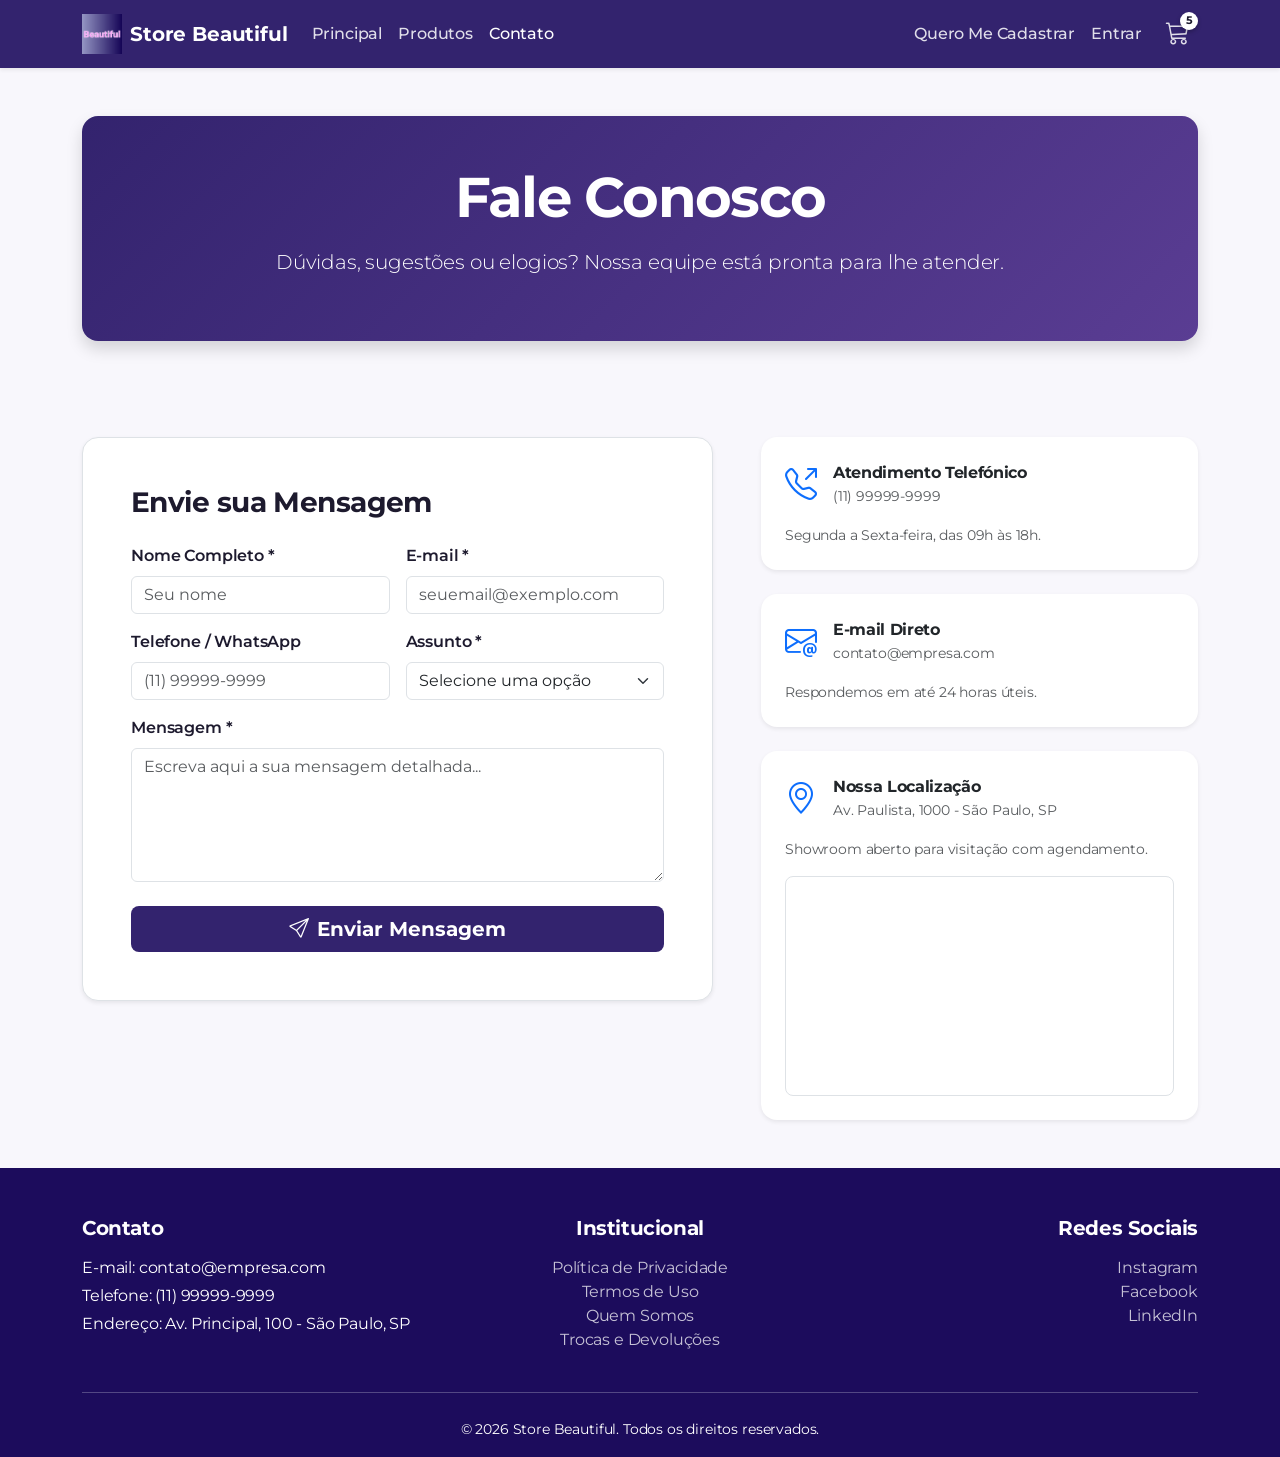
==== commit 24aa85b5: "atualizacao active nos navbar" ====
--- a/contato.html
+++ b/contato.html
@@ -36,13 +36,13 @@
                 <!-- Menu do Lado Esquerdo (com a guia Produtos) -->
                 <ul class="navbar-nav me-auto mb-2 mb-lg-0">
                     <li class="nav-item">
-                        <a class="nav-link active" href="index.html">Principal</a>
+                        <a class="nav-link" href="index.html">Principal</a>
                     </li>
                     <li class="nav-item">
                         <a class="nav-link" href="produtos.html">Produtos</a>
                     </li>
                     <li class="nav-item">
-                        <a class="nav-link" href="contato.html">Contato</a>
+                        <a class="nav-link active" href="contato.html">Contato</a>
                     </li>
                 </ul>
 
